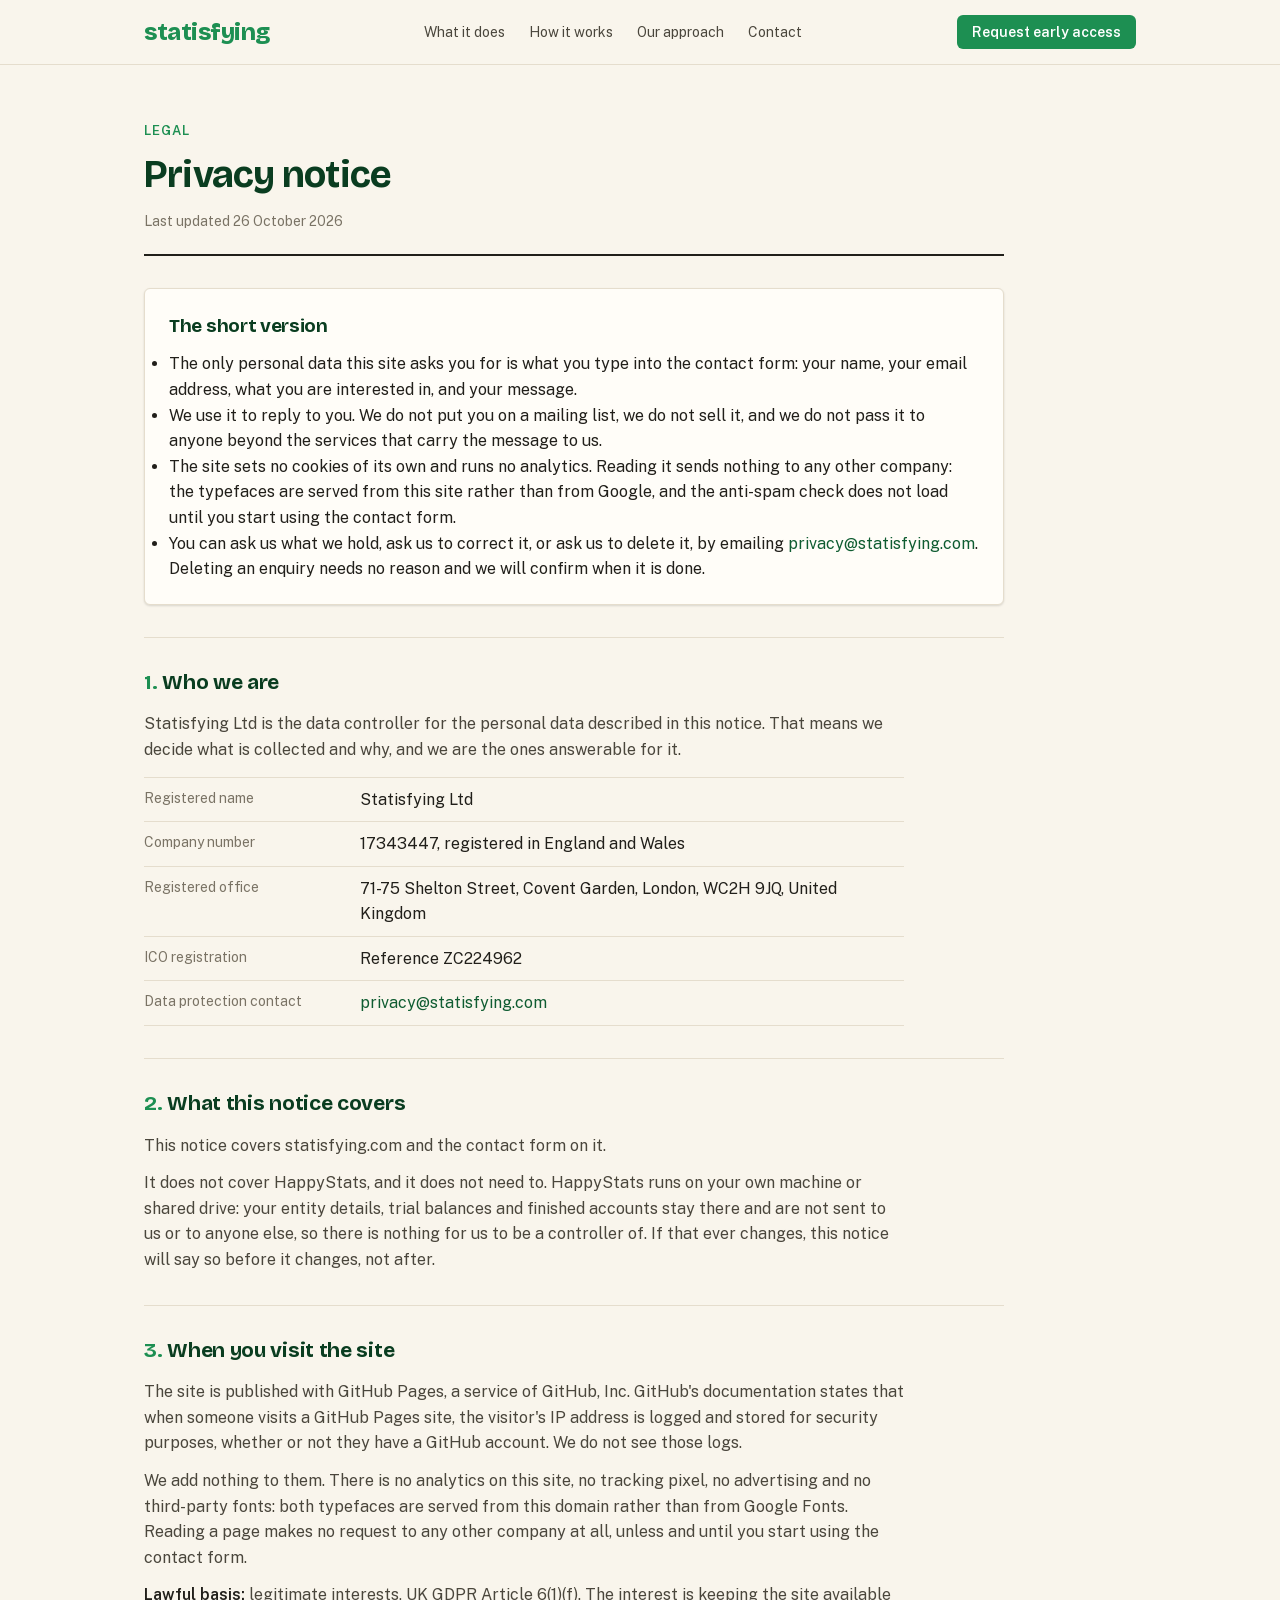
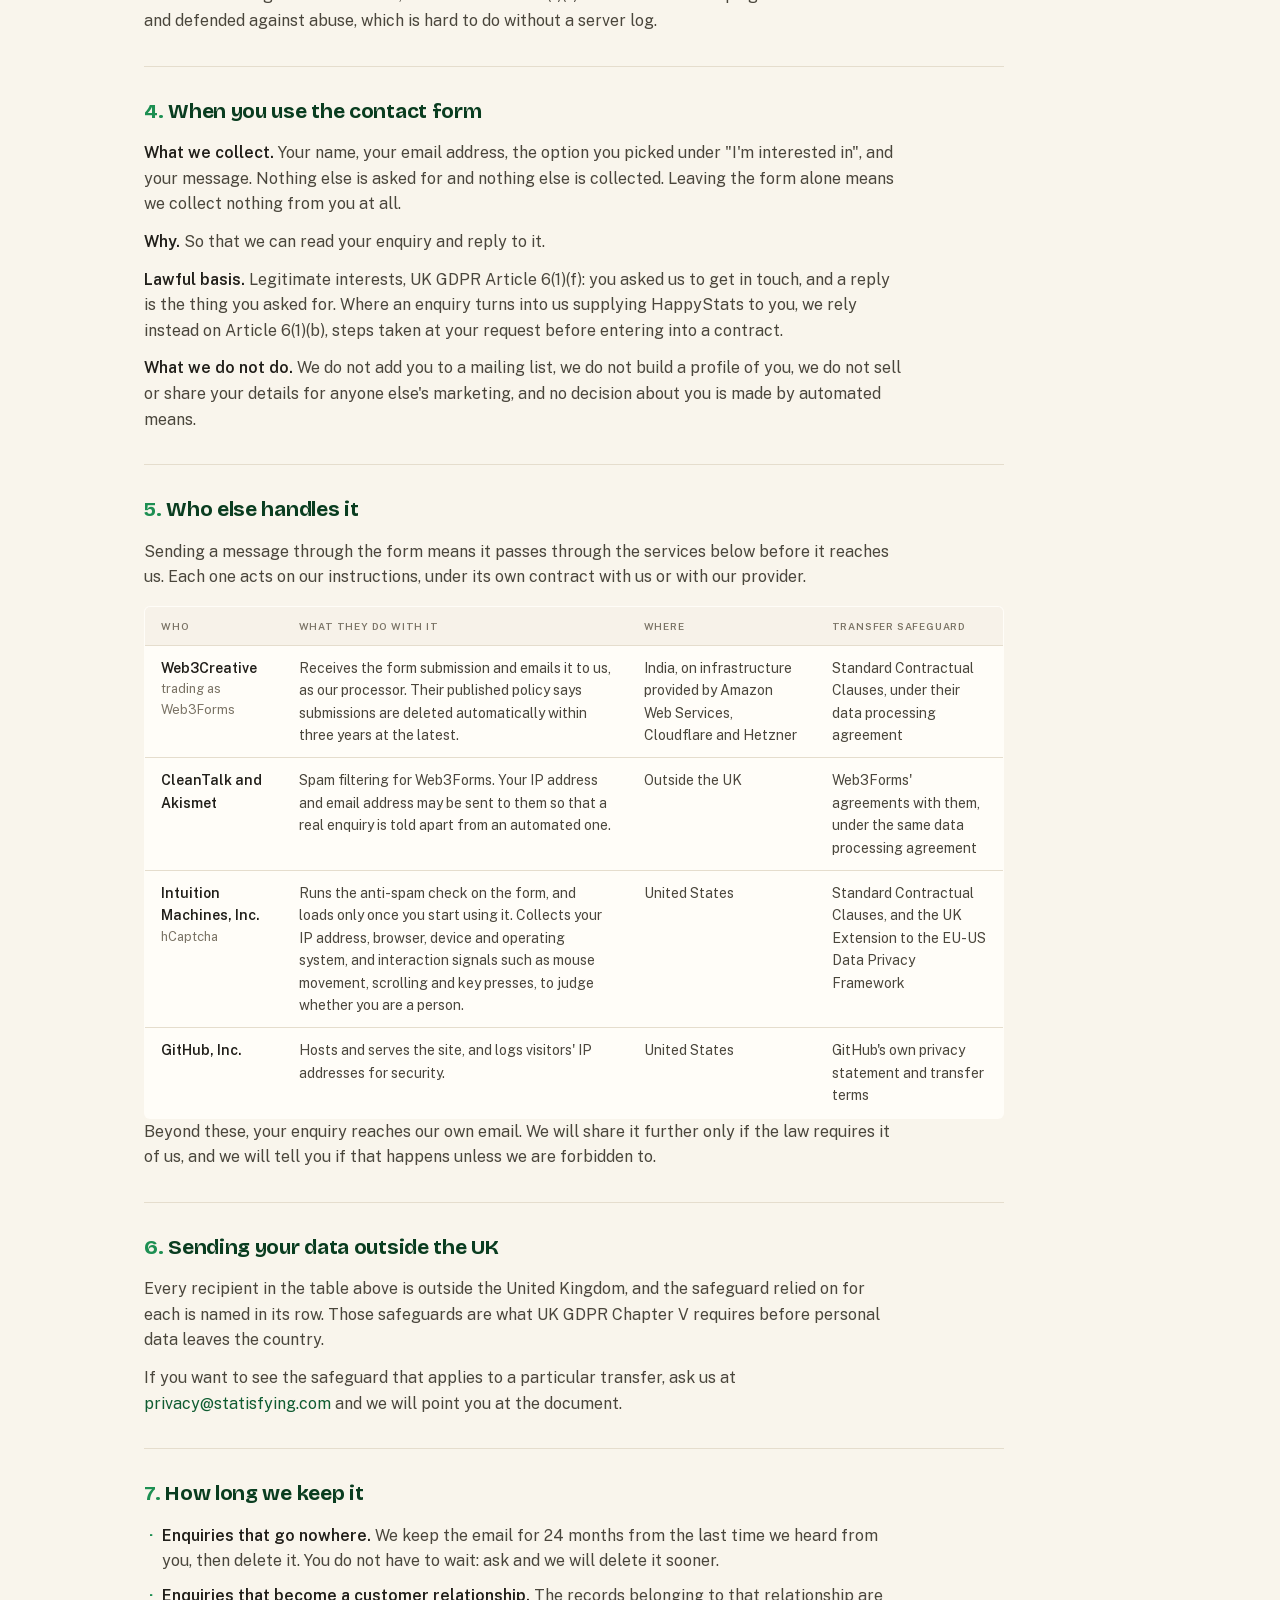
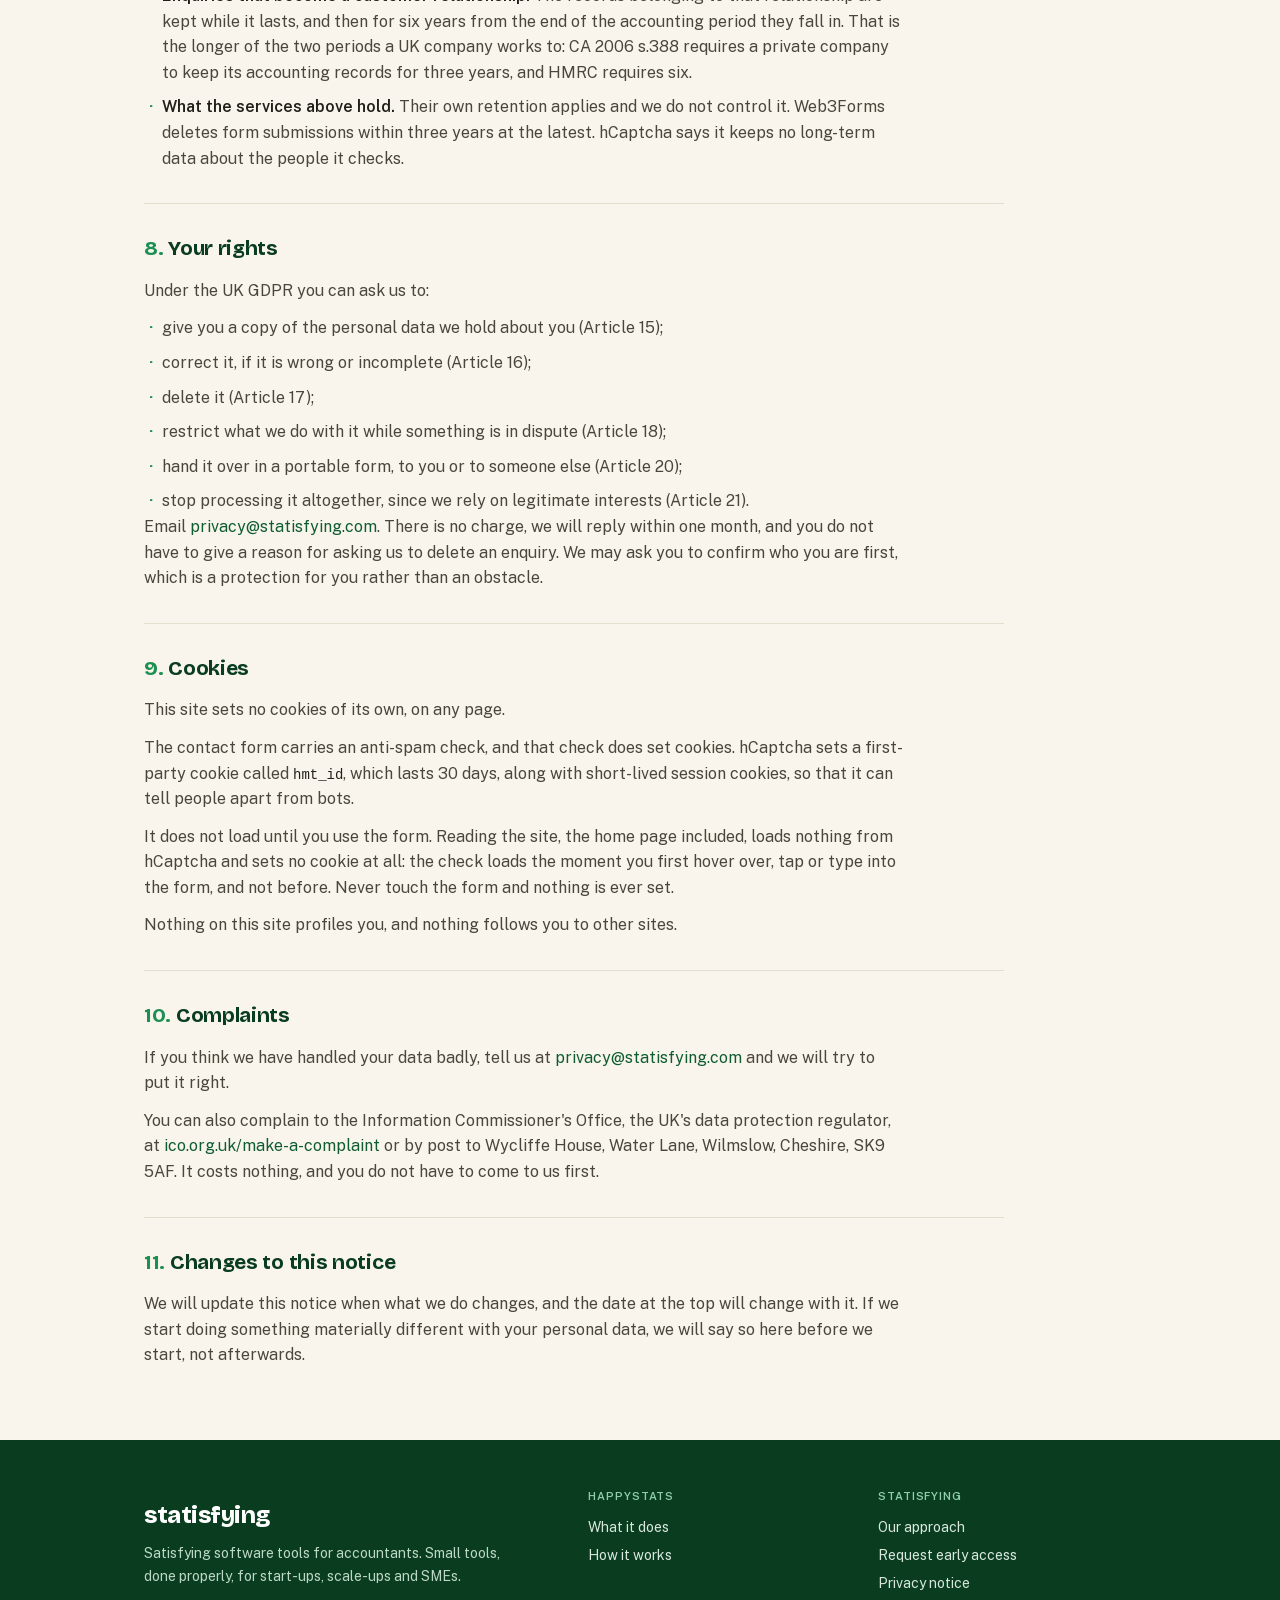
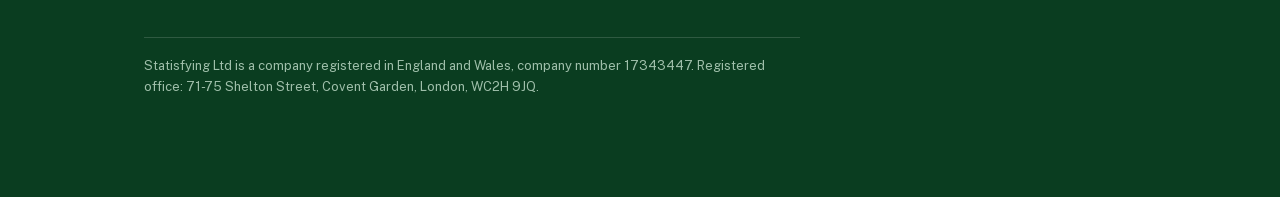
==== privacy/index.html @ 8c12c8d2 "Rebuild the site around HappyStats and add a privacy notice HappySync is gone, so the two-card Tools" ====
<!DOCTYPE html>
<html lang="en">
<head>
<meta charset="UTF-8">
<meta name="viewport" content="width=device-width, initial-scale=1.0">
<title>Privacy notice: statisfying</title>
<meta name="description" content="What personal data statisfying.com collects, why, who else handles it, how long it is kept, and how to ask for it back or have it deleted.">
<link rel="icon" href="../favicon.svg" type="image/svg+xml">
<meta name="robots" content="index, follow">

<meta property="og:type" content="website">
<meta property="og:url" content="https://statisfying.com/privacy/">
<meta property="og:site_name" content="statisfying">
<meta property="og:title" content="Privacy notice: statisfying">
<meta property="og:description" content="What personal data statisfying.com collects, why, who else handles it, how long it is kept, and how to ask for it back or have it deleted.">

<link rel="stylesheet" href="../styles.css">
</head>
<body>

<a class="skip-link" href="#main">Skip to content</a>

<header class="site-header">
  <div class="wrap">
    <a class="wordmark" href="../">statisfying</a>
    <nav class="site-nav" aria-label="Sections">
      <a href="../#what">What it does</a>
      <a href="../#how">How it works</a>
      <a href="../#approach">Our approach</a>
      <a href="../#contact">Contact</a>
    </nav>
    <a class="btn btn-primary btn-sm" href="../#contact">Request early access</a>
  </div>
</header>

<main id="main" class="legal">
  <div class="wrap">

    <div class="legal-head">
      <p class="eyebrow">Legal</p>
      <h1>Privacy notice</h1>
      <p class="updated">Last updated 26 October 2026</p>
    </div>

    <div class="summary">
      <h2>The short version</h2>
      <ul>
        <li>The only personal data this site asks you for is what you type into the contact form: your name, your email address, what you are interested in, and your message.</li>
        <li>We use it to reply to you. We do not put you on a mailing list, we do not sell it, and we do not pass it to anyone beyond the services that carry the message to us.</li>
        <li>The site sets no cookies of its own and runs no analytics. Reading it sends nothing to any other company: the typefaces are served from this site rather than from Google, and the anti-spam check does not load until you start using the contact form.</li>
        <li>You can ask us what we hold, ask us to correct it, or ask us to delete it, by emailing <a href="mailto:privacy@statisfying.com">privacy@statisfying.com</a>. Deleting an enquiry needs no reason and we will confirm when it is done.</li>
      </ul>
    </div>

    <div class="legal-body">

      <section>
        <h2>Who we are</h2>
        <p>Statisfying Ltd is the data controller for the personal data described in this notice. That means we decide what is collected and why, and we are the ones answerable for it.</p>
        <dl class="kv">
          <div><dt>Registered name</dt><dd>Statisfying Ltd</dd></div>
          <div><dt>Company number</dt><dd>17343447, registered in England and Wales</dd></div>
          <div><dt>Registered office</dt><dd>71-75 Shelton Street, Covent Garden, London, WC2H 9JQ, United Kingdom</dd></div>
          <div><dt>ICO registration</dt><dd>Reference ZC224962</dd></div>
          <div><dt>Data protection contact</dt><dd><a href="mailto:privacy@statisfying.com">privacy@statisfying.com</a></dd></div>
        </dl>
      </section>

      <section>
        <h2>What this notice covers</h2>
        <p>This notice covers statisfying.com and the contact form on it.</p>
        <p>It does not cover HappyStats, and it does not need to. HappyStats runs on your own machine or shared drive: your entity details, trial balances and finished accounts stay there and are not sent to us or to anyone else, so there is nothing for us to be a controller of. If that ever changes, this notice will say so before it changes, not after.</p>
      </section>

      <section>
        <h2>When you visit the site</h2>
        <p>The site is published with GitHub Pages, a service of GitHub, Inc. GitHub's documentation states that when someone visits a GitHub Pages site, the visitor's IP address is logged and stored for security purposes, whether or not they have a GitHub account. We do not see those logs.</p>
        <p>We add nothing to them. There is no analytics on this site, no tracking pixel, no advertising and no third-party fonts: both typefaces are served from this domain rather than from Google Fonts. Reading a page makes no request to any other company at all, unless and until you start using the contact form.</p>
        <p><strong>Lawful basis:</strong> legitimate interests, UK GDPR Article 6(1)(f). The interest is keeping the site available and defended against abuse, which is hard to do without a server log.</p>
      </section>

      <section>
        <h2>When you use the contact form</h2>
        <p><strong>What we collect.</strong> Your name, your email address, the option you picked under "I'm interested in", and your message. Nothing else is asked for and nothing else is collected. Leaving the form alone means we collect nothing from you at all.</p>
        <p><strong>Why.</strong> So that we can read your enquiry and reply to it.</p>
        <p><strong>Lawful basis.</strong> Legitimate interests, UK GDPR Article 6(1)(f): you asked us to get in touch, and a reply is the thing you asked for. Where an enquiry turns into us supplying HappyStats to you, we rely instead on Article 6(1)(b), steps taken at your request before entering into a contract.</p>
        <p><strong>What we do not do.</strong> We do not add you to a mailing list, we do not build a profile of you, we do not sell or share your details for anyone else's marketing, and no decision about you is made by automated means.</p>
      </section>

      <section>
        <h2>Who else handles it</h2>
        <p>Sending a message through the form means it passes through the services below before it reaches us. Each one acts on our instructions, under its own contract with us or with our provider.</p>
        <table class="who">
          <thead>
            <tr><th scope="col">Who</th><th scope="col">What they do with it</th><th scope="col">Where</th><th scope="col">Transfer safeguard</th></tr>
          </thead>
          <tbody>
            <tr>
              <td>Web3Creative<span class="sub">trading as Web3Forms</span></td>
              <td data-l="What they do with it">Receives the form submission and emails it to us, as our processor. Their published policy says submissions are deleted automatically within three years at the latest.</td>
              <td data-l="Where">India, on infrastructure provided by Amazon Web Services, Cloudflare and Hetzner</td>
              <td data-l="Transfer safeguard">Standard Contractual Clauses, under their data processing agreement</td>
            </tr>
            <tr>
              <td>CleanTalk and Akismet</td>
              <td data-l="What they do with it">Spam filtering for Web3Forms. Your IP address and email address may be sent to them so that a real enquiry is told apart from an automated one.</td>
              <td data-l="Where">Outside the UK</td>
              <td data-l="Transfer safeguard">Web3Forms' agreements with them, under the same data processing agreement</td>
            </tr>
            <tr>
              <td>Intuition Machines, Inc.<span class="sub">hCaptcha</span></td>
              <td data-l="What they do with it">Runs the anti-spam check on the form, and loads only once you start using it. Collects your IP address, browser, device and operating system, and interaction signals such as mouse movement, scrolling and key presses, to judge whether you are a person.</td>
              <td data-l="Where">United States</td>
              <td data-l="Transfer safeguard">Standard Contractual Clauses, and the UK Extension to the EU-US Data Privacy Framework</td>
            </tr>
            <tr>
              <td>GitHub, Inc.</td>
              <td data-l="What they do with it">Hosts and serves the site, and logs visitors' IP addresses for security.</td>
              <td data-l="Where">United States</td>
              <td data-l="Transfer safeguard">GitHub's own privacy statement and transfer terms</td>
            </tr>
          </tbody>
        </table>
        <p>Beyond these, your enquiry reaches our own email. We will share it further only if the law requires it of us, and we will tell you if that happens unless we are forbidden to.</p>
      </section>

      <section>
        <h2>Sending your data outside the UK</h2>
        <p>Every recipient in the table above is outside the United Kingdom, and the safeguard relied on for each is named in its row. Those safeguards are what UK GDPR Chapter V requires before personal data leaves the country.</p>
        <p>If you want to see the safeguard that applies to a particular transfer, ask us at <a href="mailto:privacy@statisfying.com">privacy@statisfying.com</a> and we will point you at the document.</p>
      </section>

      <section>
        <h2>How long we keep it</h2>
        <ul>
          <li><strong>Enquiries that go nowhere.</strong> We keep the email for 24 months from the last time we heard from you, then delete it. You do not have to wait: ask and we will delete it sooner.</li>
          <li><strong>Enquiries that become a customer relationship.</strong> The records belonging to that relationship are kept while it lasts, and then for six years from the end of the accounting period they fall in. That is the longer of the two periods a UK company works to: CA 2006 s.388 requires a private company to keep its accounting records for three years, and HMRC requires six.</li>
          <li><strong>What the services above hold.</strong> Their own retention applies and we do not control it. Web3Forms deletes form submissions within three years at the latest. hCaptcha says it keeps no long-term data about the people it checks.</li>
        </ul>
      </section>

      <section>
        <h2>Your rights</h2>
        <p>Under the UK GDPR you can ask us to:</p>
        <ul>
          <li>give you a copy of the personal data we hold about you (Article 15);</li>
          <li>correct it, if it is wrong or incomplete (Article 16);</li>
          <li>delete it (Article 17);</li>
          <li>restrict what we do with it while something is in dispute (Article 18);</li>
          <li>hand it over in a portable form, to you or to someone else (Article 20);</li>
          <li>stop processing it altogether, since we rely on legitimate interests (Article 21).</li>
        </ul>
        <p>Email <a href="mailto:privacy@statisfying.com">privacy@statisfying.com</a>. There is no charge, we will reply within one month, and you do not have to give a reason for asking us to delete an enquiry. We may ask you to confirm who you are first, which is a protection for you rather than an obstacle.</p>
      </section>

      <section>
        <h2>Cookies</h2>
        <p>This site sets no cookies of its own, on any page.</p>
        <p>The contact form carries an anti-spam check, and that check does set cookies. hCaptcha sets a first-party cookie called <span class="qname">hmt_id</span>, which lasts 30 days, along with short-lived session cookies, so that it can tell people apart from bots.</p>
        <p>It does not load until you use the form. Reading the site, the home page included, loads nothing from hCaptcha and sets no cookie at all: the check loads the moment you first hover over, tap or type into the form, and not before. Never touch the form and nothing is ever set.</p>
        <p>Nothing on this site profiles you, and nothing follows you to other sites.</p>
      </section>

      <section>
        <h2>Complaints</h2>
        <p>If you think we have handled your data badly, tell us at <a href="mailto:privacy@statisfying.com">privacy@statisfying.com</a> and we will try to put it right.</p>
        <p>You can also complain to the Information Commissioner's Office, the UK's data protection regulator, at <a href="https://ico.org.uk/make-a-complaint/" rel="noopener">ico.org.uk/make-a-complaint</a> or by post to Wycliffe House, Water Lane, Wilmslow, Cheshire, SK9 5AF. It costs nothing, and you do not have to come to us first.</p>
      </section>

      <section>
        <h2>Changes to this notice</h2>
        <p>We will update this notice when what we do changes, and the date at the top will change with it. If we start doing something materially different with your personal data, we will say so here before we start, not afterwards.</p>
      </section>

    </div>
  </div>
</main>

<footer class="site-footer">
  <div class="wrap">
    <div class="cols">
      <div>
        <p class="wordmark">statisfying</p>
        <p>Satisfying software tools for accountants. Small tools, done properly, for start-ups, scale-ups and SMEs.</p>
      </div>
      <div>
        <p class="col-head">HappyStats</p>
        <a href="../#what">What it does</a>
        <a href="../#how">How it works</a>
      </div>
      <div>
        <p class="col-head">statisfying</p>
        <a href="../#approach">Our approach</a>
        <a href="../#contact">Request early access</a>
        <a href="./">Privacy notice</a>
      </div>
    </div>
    <p class="legal">Statisfying Ltd is a company registered in England and Wales, company number 17343447. Registered office: 71-75 Shelton Street, Covent Garden, London, WC2H 9JQ.</p>
  </div>
</footer>

</body>
</html>
---- styles.css ----
/* statisfying.com
   Warm Ledger design system. Tokens below are copied verbatim from
   ~/.claude/skills/statisfying-design/tokens/*.css: do not retype a value here,
   change it there and copy it across. Only the tokens this page uses are kept. */

/* ── Self-hosted brand webfonts (OFL). Local-first: never a CDN request. ── */
@font-face{font-family:'Bricolage Grotesque';font-style:normal;font-weight:100 900;font-display:swap;src:url(assets/fonts/bricolage-grotesque-latin.woff2) format('woff2');unicode-range:U+0000-00FF,U+0131,U+0152-0153,U+02BB-02BC,U+02C6,U+02DA,U+02DC,U+0304,U+0308,U+0329,U+2000-206F,U+20AC,U+2122,U+2191,U+2193,U+2212,U+2215,U+FEFF,U+FFFD}
@font-face{font-family:'Bricolage Grotesque';font-style:normal;font-weight:100 900;font-display:swap;src:url(assets/fonts/bricolage-grotesque-latin-ext.woff2) format('woff2');unicode-range:U+0100-02BA,U+02BD-02C5,U+02C7-02CC,U+02CE-02D7,U+02DD-02FF,U+0304,U+0308,U+0329,U+1D00-1DBF,U+1E00-1E9F,U+1EF2-1EFF,U+2020,U+20A0-20AB,U+20AD-20C0,U+2113,U+2C60-2C7F,U+A720-A7FF}
@font-face{font-family:'Public Sans';font-style:normal;font-weight:100 900;font-display:swap;src:url(assets/fonts/public-sans-latin.woff2) format('woff2');unicode-range:U+0000-00FF,U+0131,U+0152-0153,U+02BB-02BC,U+02C6,U+02DA,U+02DC,U+0304,U+0308,U+0329,U+2000-206F,U+20AC,U+2122,U+2191,U+2193,U+2212,U+2215,U+FEFF,U+FFFD}
@font-face{font-family:'Public Sans';font-style:normal;font-weight:100 900;font-display:swap;src:url(assets/fonts/public-sans-latin-ext.woff2) format('woff2');unicode-range:U+0100-02BA,U+02BD-02C5,U+02C7-02CC,U+02CE-02D7,U+02DD-02FF,U+0304,U+0308,U+0329,U+1D00-1DBF,U+1E00-1E9F,U+1EF2-1EFF,U+2020,U+20A0-20AB,U+20AD-20C0,U+2113,U+2C60-2C7F,U+A720-A7FF}

:root{
  /* Ledger green: the single brand hue */
  --green-100:#e6f3e9;
  --green-200:#c9e6d3;
  --green-300:#8fcfab;
  --green-500:#1d8f52;
  --green-600:#17773f;
  --green-700:#0f5c31;
  --green-800:#0a3d20;

  /* Warm neutrals: paper, not grey */
  --sand-50:#fffdf8;
  --sand-100:#f9f5ec;
  --sand-150:#f7f2e9;
  --sand-200:#e5ddcd;
  --sand-300:#d9cfba;
  --sand-600:#7a7365;
  --ink-700:#4a463c;
  --ink-900:#211f1a;

  /* Markers, never decoration */
  --amber-500:#b45309;
  --emerald-50:#f0fdf4;
  --emerald-200:#bbf7d0;
  --emerald-700:#166534;
  --red-600:#991b1b;

  /* Semantic aliases: use these */
  --bg:var(--sand-150);
  --bg-web:var(--sand-100);
  --surface:var(--sand-50);
  --border:var(--sand-200);
  --rule:var(--sand-300);
  --text:var(--ink-900);
  --text-muted:var(--sand-600);
  --accent:var(--green-500);
  --accent-hover:var(--green-600);
  --accent-deep:var(--green-700);
  --accent-tint:var(--green-100);

  --font-display:'Bricolage Grotesque',system-ui,sans-serif;
  --font-body:'Public Sans',-apple-system,BlinkMacSystemFont,'Segoe UI',sans-serif;
  --font-mono:'SF Mono',ui-monospace,Menlo,Consolas,monospace;

  --text-web-body:16px;
  --text-web-lede:18px;
  --tracking-tight:-0.3px;
  --tracking-wordmark:-0.02em;
  --tracking-caps:0.08em;
  --measure-prose:82ch;
  --measure-note:76ch;

  --radius-xs:3px;
  --radius:6px;
  --radius-pill:99px;
  --shadow:0 1px 3px rgba(0,0,0,0.08),0 1px 2px rgba(0,0,0,0.06);
  --focus-ring:0 0 0 3px rgba(29,143,82,0.12);

  --dur-instant:100ms;
  --transition-interactive:background var(--dur-instant),border-color var(--dur-instant),color var(--dur-instant);

  /* Page shell. The system's 720px measure is for the single-column site; a
     product-led page carrying a screen needs more, so the shell is the sheet
     width and prose keeps its own measure. */
  --page-wrap:1040px;
}

*,*::before,*::after{box-sizing:border-box;margin:0;padding:0}

html{scroll-behavior:smooth}
@media (prefers-reduced-motion:reduce){html{scroll-behavior:auto}}

body{
  font-family:var(--font-body);
  font-size:var(--text-web-body);
  line-height:1.6;
  color:var(--text);
  background:var(--bg-web);
  -webkit-font-smoothing:antialiased;
}

a{color:var(--accent-deep);text-decoration:none}
a:hover{color:var(--accent-hover)}
:focus-visible{outline:2px solid var(--accent);outline-offset:2px}

.wrap{max-width:var(--page-wrap);margin:0 auto;padding:0 24px}

.skip-link{position:absolute;left:-9999px;top:0;background:var(--surface);color:var(--text);padding:10px 16px;border:1px solid var(--border);border-radius:var(--radius);z-index:10}
.skip-link:focus{left:16px;top:16px}

/* ── Header ── */
.site-header{border-bottom:1px solid var(--border);background:var(--bg-web)}
.site-header .wrap{display:flex;align-items:center;justify-content:space-between;gap:24px;height:64px}
.wordmark{font-family:var(--font-display);font-weight:800;font-size:24px;letter-spacing:var(--tracking-wordmark);color:var(--accent)}
.site-nav{display:flex;gap:24px;font-size:14px}
.site-nav a{color:var(--ink-700)}
.site-nav a:hover{color:var(--text)}

/* ── Buttons ── */
.btn{display:inline-block;font:600 15px/1 var(--font-body);padding:12px 18px;border:1px solid transparent;border-radius:var(--radius);cursor:pointer;transition:var(--transition-interactive)}
.btn-primary{background:var(--accent);color:#fff}
.btn-primary:hover{background:var(--accent-hover);color:#fff}
.btn-secondary{background:var(--surface);color:var(--text);border-color:var(--border)}
.btn-secondary:hover{background:var(--bg);color:var(--text)}
.btn-sm{padding:9px 14px;font-size:14px}

/* ── Hero ── */
.hero{padding:72px 0 56px}
.hero .wrap{display:grid;grid-template-columns:1fr 1.05fr;gap:48px;align-items:center}
.eyebrow{font-size:13px;font-weight:600;letter-spacing:var(--tracking-caps);text-transform:uppercase;color:var(--accent)}
h1{font-family:var(--font-display);font-weight:700;font-size:46px;line-height:1.1;letter-spacing:var(--tracking-wordmark);color:var(--green-800);margin:14px 0 18px}
.lede{font-size:var(--text-web-lede);color:var(--ink-700);max-width:34em}
.cta{display:flex;flex-wrap:wrap;gap:12px;margin-top:28px}
.hero-note{font-size:14px;color:var(--text-muted);margin-top:16px}

/* ── Product window: the app's own surfaces, shrunk ── */
.window{background:var(--surface);border:1px solid var(--border);border-radius:8px;box-shadow:0 20px 60px rgba(0,0,0,0.10);overflow:hidden;font-size:13px}
.window-bar{display:flex;align-items:center;gap:6px;padding:9px 12px;border-bottom:1px solid var(--border);background:var(--bg)}
.window-bar i{width:9px;height:9px;border-radius:50%;background:var(--sand-300)}
.window-bar span{margin-left:10px;font-size:11px;color:var(--text-muted)}
.window-body{display:grid;grid-template-columns:132px minmax(0,1fr)}
.window-side{background:var(--surface);border-right:1px solid var(--border);padding:12px 0}
.window-side .grp{font-size:10px;font-weight:600;letter-spacing:var(--tracking-caps);text-transform:uppercase;color:var(--text-muted);padding:8px 14px 4px}
.window-side .it{padding:5px 14px;color:var(--ink-700)}
.window-side .it.on{background:var(--accent-tint);color:var(--accent-deep);font-weight:600}
.window-main{padding:16px 18px;background:var(--bg);min-width:0}
.window-main .win-title{font-family:var(--font-display);font-size:16px;font-weight:700;margin-bottom:2px}
.window-main .sub{font-size:11px;color:var(--text-muted);margin-bottom:10px}
table.fig{width:100%;border-collapse:collapse;background:var(--surface);border:1px solid var(--border);border-radius:var(--radius)}
table.fig th,table.fig td{padding:5px 10px;font-variant-numeric:tabular-nums}
table.fig th{font-size:10px;font-weight:600;color:var(--text-muted);text-align:right;border-bottom:1px solid var(--border)}
table.fig th:first-child{text-align:left}
table.fig td:not(:first-child){text-align:right}
table.fig tr.sec td{font-weight:600;padding-top:9px}
table.fig tr.tot td{font-weight:700;border-top:2px solid var(--ink-900)}
table.fig tr.tot td:first-child{border-top:none}
.check{display:inline-flex;align-items:center;gap:6px;margin-top:10px;padding:4px 9px;font-size:11px;color:var(--emerald-700);background:var(--emerald-50);border:1px solid var(--emerald-200);border-radius:var(--radius-pill)}
.illustrative{margin-top:10px;font-size:12px;color:var(--text-muted);text-align:right}

/* ── Facts strip ── */
.facts{border-top:1px solid var(--border);border-bottom:1px solid var(--border);background:var(--surface)}
.facts .wrap{display:grid;grid-template-columns:repeat(4,minmax(0,1fr));padding:0}
.fact{padding:22px 24px;border-left:1px solid var(--border);min-width:0}
.fact:first-child{border-left:none}
.fact b{display:block;font-family:var(--font-display);font-size:17px;font-weight:700;color:var(--green-800)}
.fact span{font-size:14px;color:var(--text-muted)}

/* ── Sections ── */
.block{padding:72px 0}
.block-alt{background:var(--bg);border-top:1px solid var(--border);border-bottom:1px solid var(--border)}
h2{font-family:var(--font-display);font-size:30px;font-weight:700;letter-spacing:var(--tracking-tight);color:var(--green-800);margin:10px 0 12px}
.section-lede{color:var(--ink-700);max-width:var(--measure-prose);margin-bottom:36px}

/* ── Capability cards ── */
.capabilities{display:grid;grid-template-columns:repeat(2,minmax(0,1fr));gap:20px}
.card{background:var(--surface);border:1px solid var(--border);border-radius:var(--radius);box-shadow:var(--shadow);padding:24px;min-width:0}
.card h3{font-family:var(--font-display);font-size:19px;font-weight:700;letter-spacing:var(--tracking-tight);color:var(--text);margin-bottom:8px}
.card p{font-size:15px;color:var(--ink-700)}
.card p+p{margin-top:8px}
.card .qname{font-family:var(--font-mono);font-size:13px;color:var(--ink-700)}

/* ── How it works: one figure, followed down four rows, each closed by a gate ── */
.trace{border:1px solid var(--border);border-radius:var(--radius);background:var(--surface);overflow:hidden}
.trace-step{display:grid;grid-template-columns:66px minmax(0,1fr) minmax(0,1.05fr);gap:0 28px;align-items:start;padding:22px 24px;position:relative}
.trace-step+.trace-step{border-top:1px solid var(--border)}
/* Mid green, not brand green: large enough to find the step by, pale enough
   not to compete with its name. The surface background is what breaks the thread. */
.trace-n{font-family:var(--font-display);font-size:34px;font-weight:700;line-height:.92;letter-spacing:-0.02em;color:var(--green-300);padding:1px 0 9px;position:relative;z-index:1;background:var(--surface)}
/* The thread: the figure's path down the page, broken where each step stops it.
   left is the numeral's own centre, not the rail's, so it tracks the padding. */
.trace-step::before{content:"";position:absolute;left:40px;top:0;bottom:0;width:1px;background:var(--rule)}
.trace-step:first-child::before{top:22px}
.trace-step:last-child::before{bottom:auto;height:48px}
.trace-say h3{font-family:var(--font-display);font-size:18px;font-weight:700;margin-bottom:6px}
.trace-say p{font-size:14px;color:var(--ink-700)}
.trace-show{min-width:0}
.trace-foot{margin-top:8px;font-size:12px;color:var(--text-muted)}
.mini{width:100%;border-collapse:collapse;font-size:13px;font-variant-numeric:tabular-nums}
.mini th,.mini td{padding:5px 0;text-align:left;border-bottom:1px solid var(--border)}
.mini th{font-size:10px;font-weight:600;letter-spacing:.06em;text-transform:uppercase;color:var(--text-muted)}
.mini td:not(:first-child),.mini th:not(:first-child){text-align:right;white-space:nowrap}
.mini tr:last-child td{border-bottom:none}
.mini tr.tot td{font-weight:700;border-top:2px solid var(--ink-900);border-bottom:none;padding-top:7px}
.chip{display:inline-block;font-family:var(--font-mono);font-size:11px;padding:2px 7px;border-radius:var(--radius-xs);background:var(--accent-tint);color:var(--accent-deep);overflow-wrap:anywhere;white-space:normal}
.codeblk{font-family:var(--font-mono);font-size:11px;line-height:1.55;color:var(--ink-700);background:var(--bg);border:1px solid var(--border);border-radius:var(--radius-xs);padding:9px 10px;white-space:pre-wrap;overflow-wrap:anywhere}
.codeblk b{color:var(--accent-deep);font-weight:700}

/* ── Approach ── */
.principles{display:grid;grid-template-columns:repeat(3,minmax(0,1fr));gap:32px;margin-top:28px}
.principles h3{font-family:var(--font-display);font-size:18px;font-weight:700;letter-spacing:var(--tracking-tight);margin-bottom:6px}
.principles p{font-size:15px;color:var(--ink-700)}

/* ── Contact ── */
.contact .wrap{display:grid;grid-template-columns:1fr 1fr;gap:48px;align-items:start}
.contact-form{background:var(--surface);border:1px solid var(--border);border-radius:var(--radius);box-shadow:var(--shadow);padding:24px}
.contact-form .field{margin-bottom:14px}
.contact-form label{display:block;font-size:14px;font-weight:600;margin-bottom:5px}
.contact-form input,.contact-form select,.contact-form textarea{width:100%;font:15px var(--font-body);color:var(--text);background:#fff;border:1px solid var(--border);border-radius:var(--radius);padding:9px 11px}
.contact-form textarea{height:96px;resize:vertical}
.contact-form input:focus,.contact-form select:focus,.contact-form textarea:focus{outline:none;border-color:var(--accent);box-shadow:var(--focus-ring)}
.contact-form button{width:auto}
.form-hint{font-size:13px;color:var(--text-muted);margin-top:12px;max-width:var(--measure-prose)}
/* Hidden from people, visible to bots that fill every field. */
.honeypot{position:absolute;left:-9999px;width:1px;height:1px;opacity:0}
.h-captcha{margin:16px 0}
.form-status{margin-top:12px;font-size:14px;min-height:1.4em}
.form-status.is-success{color:var(--emerald-700)}
.form-status.is-error{color:var(--red-600)}
button:disabled{opacity:.6;cursor:default}

/* ── Footer ── */
.site-footer{background:var(--green-800);color:#d8e8dd;padding:48px 0 28px;font-size:14px}
.site-footer .wordmark{color:#fff}
.site-footer .cols{display:grid;grid-template-columns:1.6fr 1fr 1fr;gap:32px}
.site-footer p{max-width:26em;margin-top:8px;color:#bcd8c6}
.site-footer .col-head{font-family:var(--font-body);font-size:11px;font-weight:600;letter-spacing:var(--tracking-caps);text-transform:uppercase;color:#8fcfab;margin:0 0 10px}
.site-footer a{display:block;margin-bottom:6px;color:#d8e8dd}
.site-footer a:hover{color:#fff}
.site-footer .legal{border-top:1px solid rgba(255,255,255,.15);margin-top:36px;padding-top:18px;max-width:var(--measure-prose);color:#9fbfaa;font-size:13px}

/* ── Responsive ── */
@media (max-width:900px){
  .hero{padding:48px 0 40px}
  .hero .wrap,.capabilities,.contact .wrap{grid-template-columns:minmax(0,1fr)}
  .facts .wrap{grid-template-columns:repeat(2,minmax(0,1fr))}
  .trace-step{grid-template-columns:58px minmax(0,1fr);gap:0 16px;padding:20px}
  .trace-step::before{left:36px}
  .trace-step:first-child::before{top:20px}
  .trace-show{grid-column:2;margin-top:14px}
  .fact:nth-child(3){border-left:none}
  .fact:nth-child(n+3){border-top:1px solid var(--border)}
  .principles{grid-template-columns:minmax(0,1fr);gap:24px}
  .site-footer .cols{grid-template-columns:repeat(2,minmax(0,1fr))}
  .site-nav{display:none}
  h1{font-size:36px}
  .block{padding:56px 0}
}
@media (max-width:560px){
  /* Narrow phones: 16px gutters, so the hCaptcha iframe (302px fixed) fits. */
  .wrap{padding:0 16px}
  .contact-form{padding:20px 16px}
  /* The window's nav rail costs 132px the statement needs more. */
  .window-body{grid-template-columns:minmax(0,1fr)}
  .window-side{display:none}
  .facts .wrap{grid-template-columns:minmax(0,1fr)}
  .fact{border-left:none;border-top:1px solid var(--border)}
  .fact:first-child{border-top:none}
  .trace-step{padding:18px 16px}
  .trace-step::before{left:32px}
  .trace-step:first-child::before{top:18px}
  /* Too narrow for two columns: the QName would break mid-word in its chip. */
  .mini-stack td,.mini-stack th{display:block;text-align:left;border-bottom:none;padding:2px 0}
  .mini-stack tr:first-child th:last-child{display:none}
  .mini-stack td:last-child{padding-bottom:6px}
  .mini-stack tr:first-child{display:block;border-bottom:1px solid var(--border)}
  h1{font-size:32px}
  h2{font-size:26px}
  .site-footer .cols{grid-template-columns:minmax(0,1fr)}
  .illustrative{text-align:left}
}

/* Visually hidden, still read by a screen reader. */
.visually-hidden{position:absolute;width:1px;height:1px;padding:0;margin:-1px;overflow:hidden;clip:rect(0 0 0 0);white-space:nowrap;border:0}

/* ── Legal pages (privacy notice, and anything like it) ───────────────────
   Prose keeps the note measure; only the tables use the full column. */
.legal{padding:56px 0 72px}
.legal-head{max-width:860px;border-bottom:2px solid var(--ink-900);padding-bottom:22px}
.legal-head h1{font-size:38px;margin:12px 0 0}
.legal-head .updated{margin-top:14px;font-size:14px;color:var(--text-muted)}
.legal-body{max-width:860px;counter-reset:sec}
.legal-body section{border-top:1px solid var(--border);margin-top:32px;padding-top:28px}
.legal-body h2{counter-increment:sec;font-family:var(--font-display);font-size:21px;font-weight:700;letter-spacing:var(--tracking-tight);color:var(--green-800);margin:0 0 12px}
.legal-body h2::before{content:counter(sec) ". ";color:var(--accent)}
.legal-body h3{font-family:var(--font-display);font-size:16px;font-weight:700;margin:20px 0 6px}
.legal-body p,.legal-body li{max-width:var(--measure-note);font-size:16px;color:var(--ink-700)}
.legal-body p+p{margin-top:12px}
.legal-body strong{color:var(--text);font-weight:600}
.legal-body .qname{font-family:var(--font-mono);font-size:14px;color:var(--text)}
.legal-body ul{list-style:none;margin-top:12px}
.legal-body li{position:relative;padding-left:18px;margin-bottom:9px}
.legal-body li::before{content:"\00b7";position:absolute;left:5px;color:var(--accent);font-weight:700}
.legal-body li:last-child{margin-bottom:0}

/* The summary card: what a reader gets if they read nothing else. */
.summary{background:var(--surface);border:1px solid var(--border);border-radius:var(--radius);box-shadow:var(--shadow);padding:22px 24px;margin-top:32px;max-width:860px}
.summary h2{font-family:var(--font-display);font-size:19px;font-weight:700;letter-spacing:var(--tracking-tight);color:var(--green-800);margin:0 0 10px}

/* Controller details: a plain two-column register, not prose. */
.kv{margin-top:14px;border-top:1px solid var(--border);max-width:var(--measure-note)}
.kv div{display:grid;grid-template-columns:200px minmax(0,1fr);gap:0 16px;padding:9px 0;border-bottom:1px solid var(--border)}
.kv dt{font-size:14px;color:var(--text-muted)}
.kv dd{font-size:16px;color:var(--text)}

/* Who else handles it */
table.who{width:100%;border-collapse:collapse;margin-top:16px;background:var(--surface);border:1px solid var(--border);border-radius:var(--radius);overflow:hidden;font-size:14px}
table.who th,table.who td{padding:11px 16px;text-align:left;vertical-align:top;border-bottom:1px solid var(--border);color:var(--ink-700)}
table.who thead th{font-size:10px;font-weight:600;letter-spacing:var(--tracking-caps);text-transform:uppercase;color:var(--text-muted);background:var(--bg)}
table.who tbody tr:last-child td{border-bottom:none}
table.who td:first-child{font-weight:600;color:var(--text)}
table.who td .sub{display:block;font-weight:400;font-size:13px;color:var(--text-muted)}

@media (max-width:700px){
  .legal-head h1{font-size:30px}
  .kv div{grid-template-columns:minmax(0,1fr);gap:2px;padding:10px 0}
  table.who,table.who tbody,table.who tr,table.who td{display:block}
  table.who thead{display:none}
  table.who tr{border-bottom:1px solid var(--border);padding:6px 0}
  table.who tr:last-child{border-bottom:none}
  table.who td{border-bottom:none;padding:3px 16px}
  table.who td:first-child{padding-top:12px}
  table.who td:last-child{padding-bottom:12px}
  table.who td[data-l]::before{content:attr(data-l);display:block;font-size:10px;font-weight:600;letter-spacing:var(--tracking-caps);text-transform:uppercase;color:var(--text-muted);margin-bottom:1px}
}
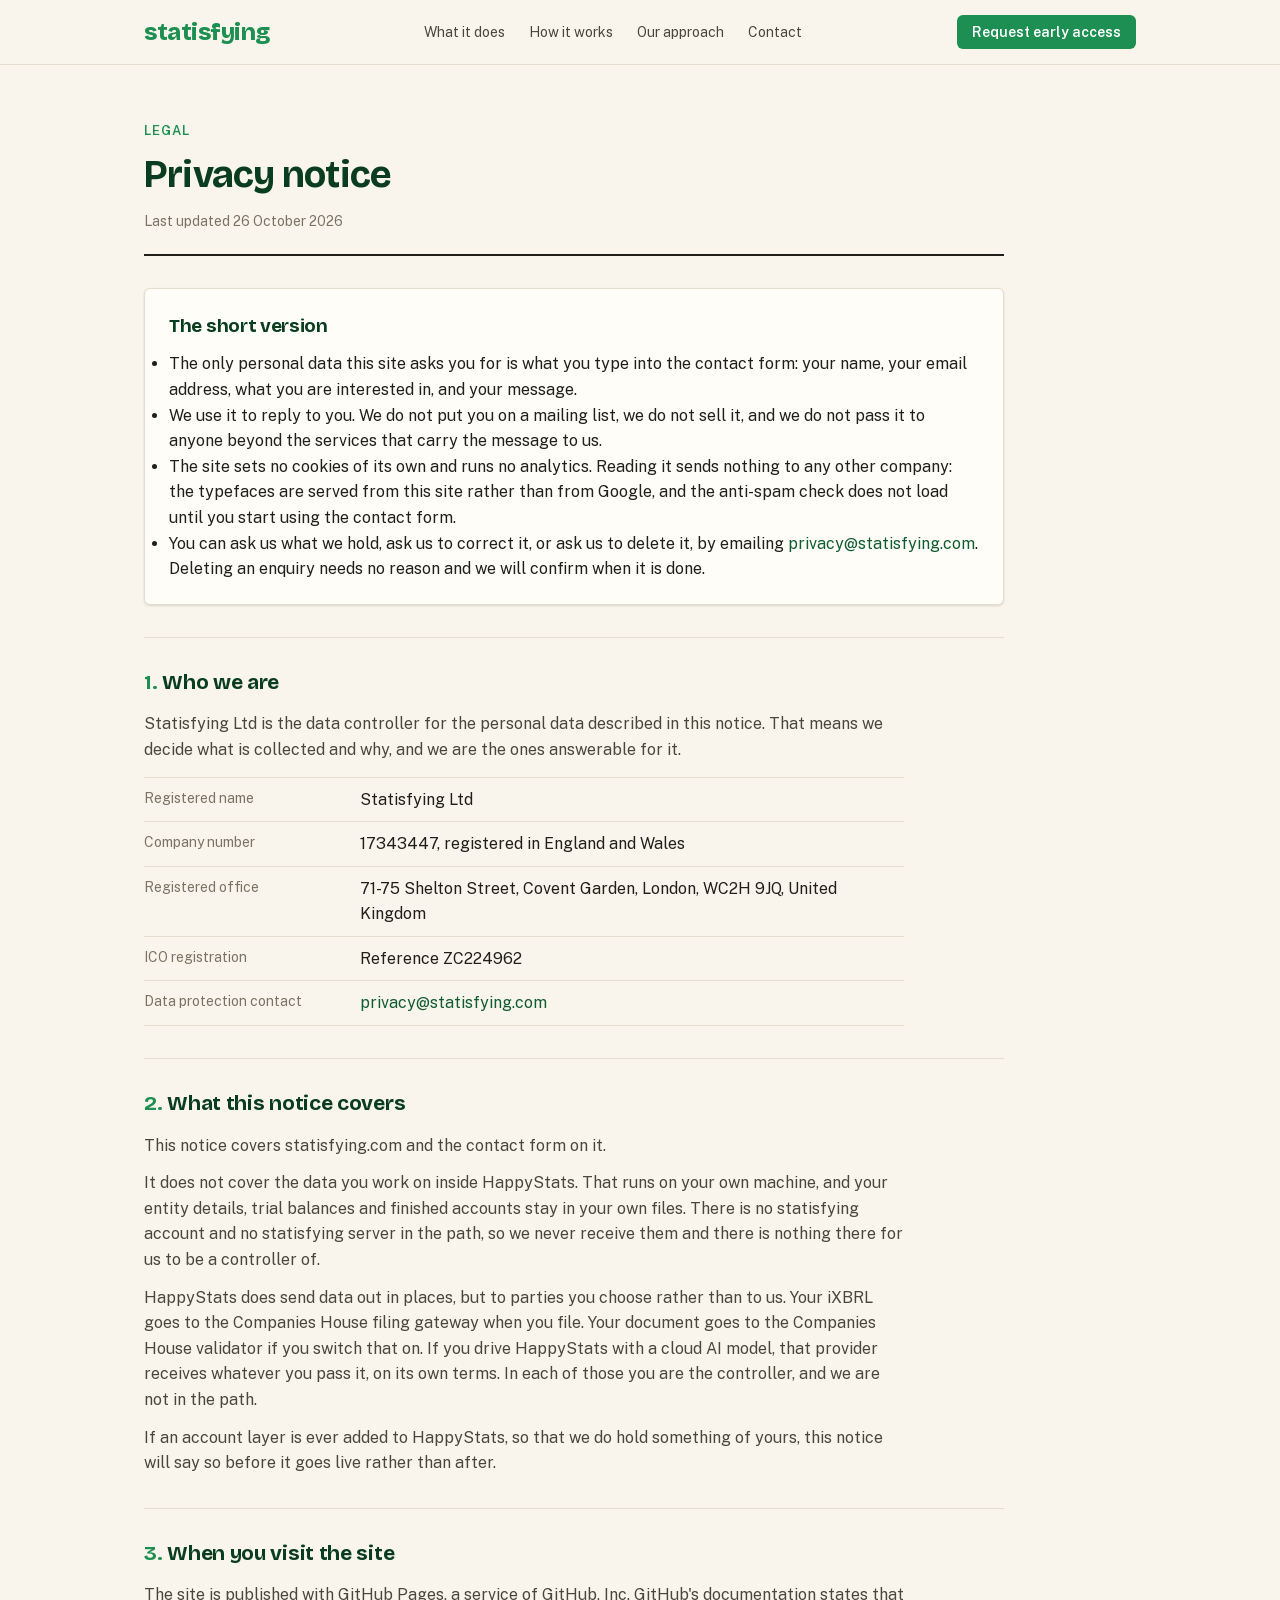
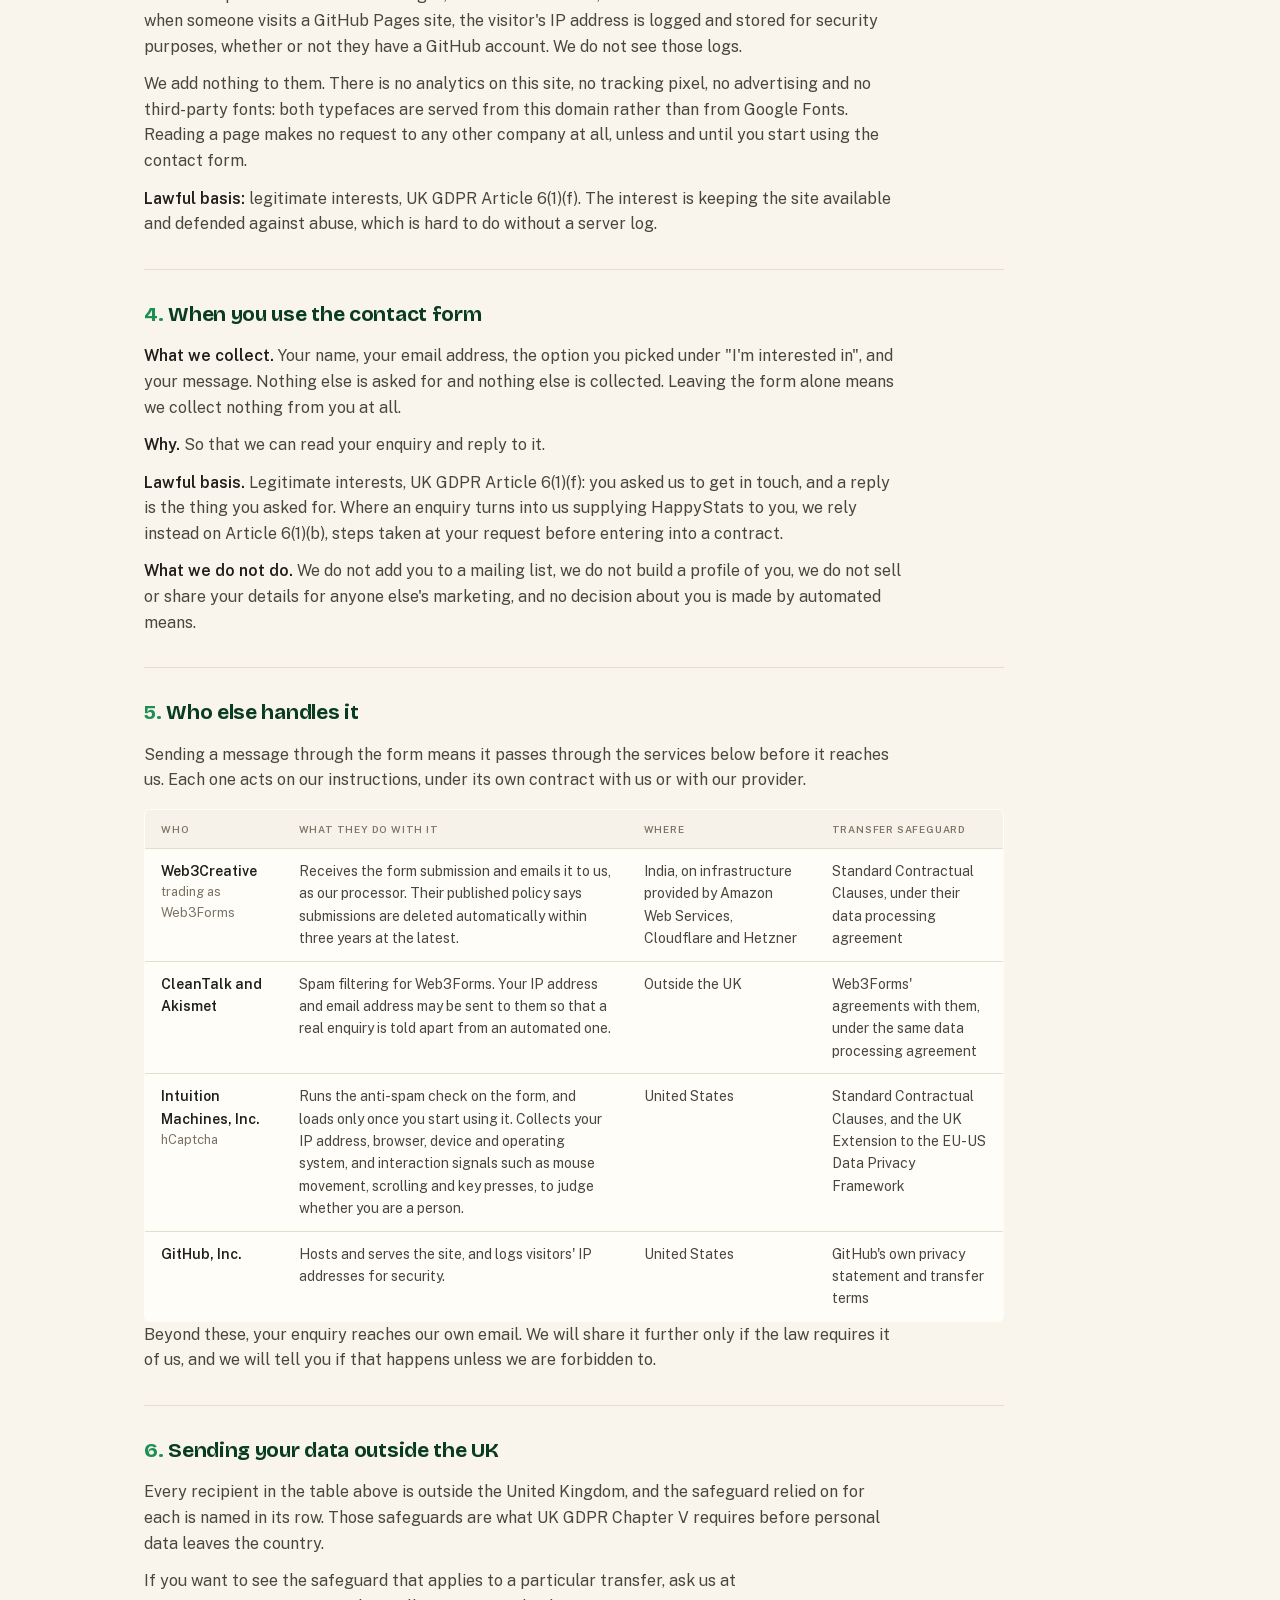
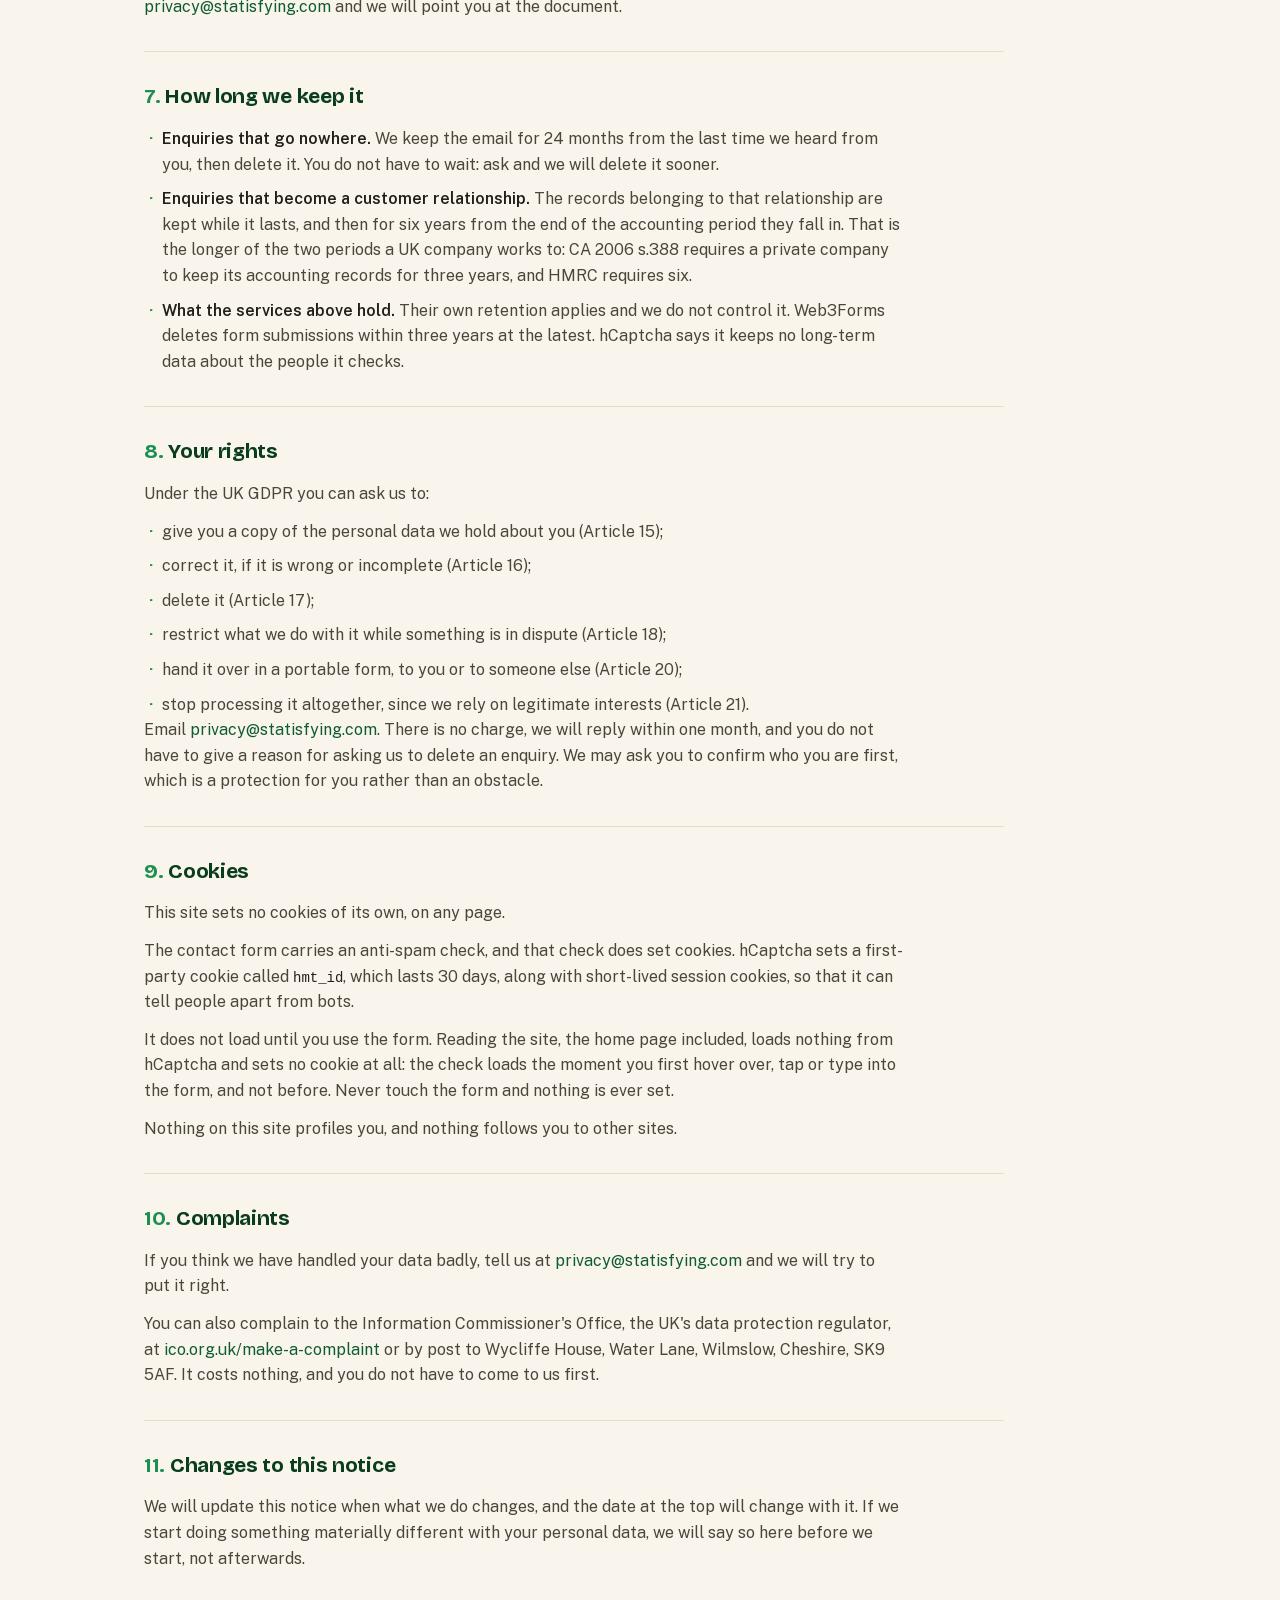
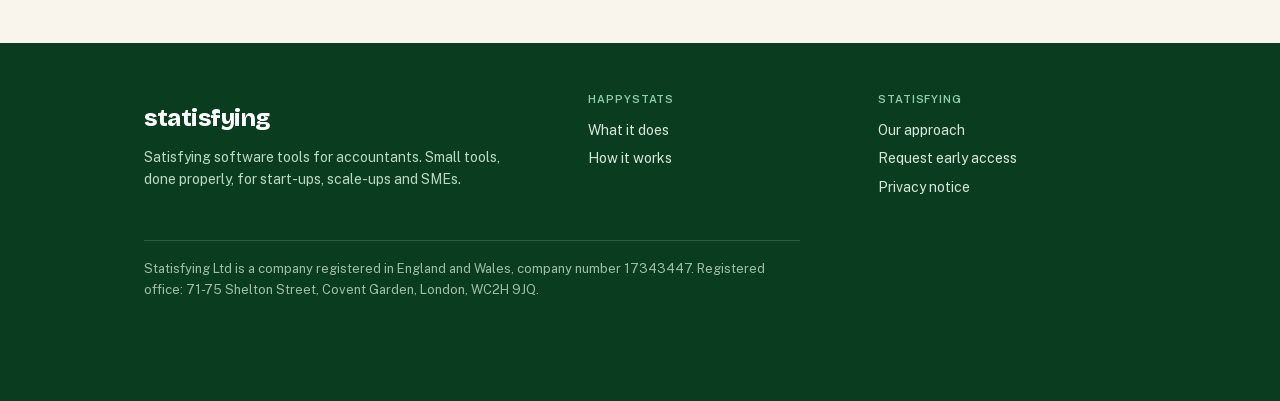
==== commit 35abc5cd: "Correct the iXBRL and accounts examples, requalify claims, add site basics Review of the live page f" ====
--- a/privacy/index.html
+++ b/privacy/index.html
@@ -6,6 +6,7 @@
 <title>Privacy notice: statisfying</title>
 <meta name="description" content="What personal data statisfying.com collects, why, who else handles it, how long it is kept, and how to ask for it back or have it deleted.">
 <link rel="icon" href="../favicon.svg" type="image/svg+xml">
+<link rel="canonical" href="https://statisfying.com/privacy/">
 <meta name="robots" content="index, follow">
 
 <meta property="og:type" content="website">
@@ -13,6 +14,12 @@
 <meta property="og:site_name" content="statisfying">
 <meta property="og:title" content="Privacy notice: statisfying">
 <meta property="og:description" content="What personal data statisfying.com collects, why, who else handles it, how long it is kept, and how to ask for it back or have it deleted.">
+<meta property="og:image" content="https://statisfying.com/og-image.png">
+<meta property="og:image:width" content="1200">
+<meta property="og:image:height" content="630">
+<meta property="og:image:alt" content="statisfying: from trial balance to filing-ready iXBRL. Statutory accounts under UK GAAP or IFRS, for a single company or a group.">
+<meta name="twitter:card" content="summary_large_image">
+<meta name="twitter:image" content="https://statisfying.com/og-image.png">
 
 <link rel="stylesheet" href="../styles.css">
 </head>
@@ -69,7 +76,9 @@
       <section>
         <h2>What this notice covers</h2>
         <p>This notice covers statisfying.com and the contact form on it.</p>
-        <p>It does not cover HappyStats, and it does not need to. HappyStats runs on your own machine or shared drive: your entity details, trial balances and finished accounts stay there and are not sent to us or to anyone else, so there is nothing for us to be a controller of. If that ever changes, this notice will say so before it changes, not after.</p>
+        <p>It does not cover the data you work on inside HappyStats. That runs on your own machine, and your entity details, trial balances and finished accounts stay in your own files. There is no statisfying account and no statisfying server in the path, so we never receive them and there is nothing there for us to be a controller of.</p>
+        <p>HappyStats does send data out in places, but to parties you choose rather than to us. Your iXBRL goes to the Companies House filing gateway when you file. Your document goes to the Companies House validator if you switch that on. If you drive HappyStats with a cloud AI model, that provider receives whatever you pass it, on its own terms. In each of those you are the controller, and we are not in the path.</p>
+        <p>If an account layer is ever added to HappyStats, so that we do hold something of yours, this notice will say so before it goes live rather than after.</p>
       </section>
 
       <section>
--- a/styles.css
+++ b/styles.css
@@ -143,6 +143,8 @@
 table.fig th:first-child{text-align:left}
 table.fig td:not(:first-child){text-align:right}
 table.fig tr.sec td{font-weight:600;padding-top:9px}
+table.fig tr.subtot td{font-weight:600;border-top:1px solid var(--rule)}
+table.fig tr.subtot td:first-child{border-top:none}
 table.fig tr.tot td{font-weight:700;border-top:2px solid var(--ink-900)}
 table.fig tr.tot td:first-child{border-top:none}
 .check{display:inline-flex;align-items:center;gap:6px;margin-top:10px;padding:4px 9px;font-size:11px;color:var(--emerald-700);background:var(--emerald-50);border:1px solid var(--emerald-200);border-radius:var(--radius-pill)}
@@ -283,6 +285,8 @@
 .legal-body section{border-top:1px solid var(--border);margin-top:32px;padding-top:28px}
 .legal-body h2{counter-increment:sec;font-family:var(--font-display);font-size:21px;font-weight:700;letter-spacing:var(--tracking-tight);color:var(--green-800);margin:0 0 12px}
 .legal-body h2::before{content:counter(sec) ". ";color:var(--accent)}
+/* A page with one section has nothing to number. */
+.legal-body.unnumbered h2::before{content:none}
 .legal-body h3{font-family:var(--font-display);font-size:16px;font-weight:700;margin:20px 0 6px}
 .legal-body p,.legal-body li{max-width:var(--measure-note);font-size:16px;color:var(--ink-700)}
 .legal-body p+p{margin-top:12px}
